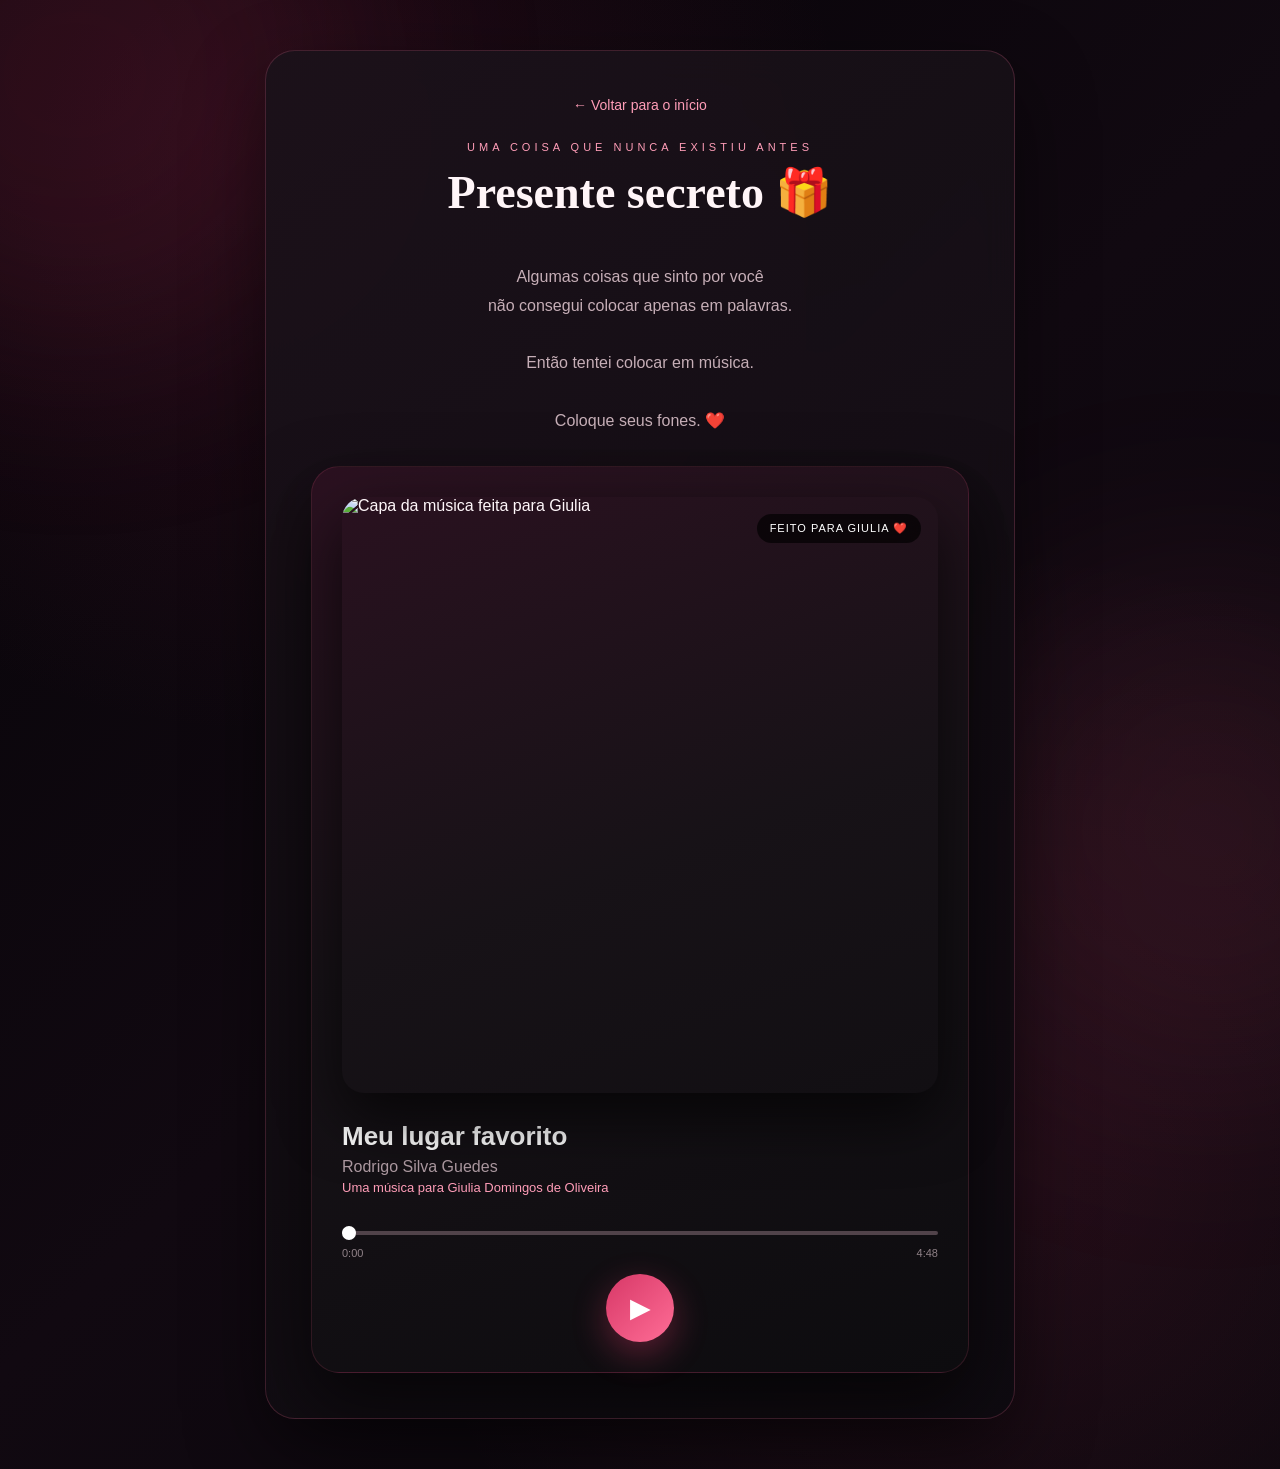
==== presente.html @ 070d5a24 "Add files via upload" ====
<!DOCTYPE html>
<html lang="pt-BR">

<head>

    <meta charset="UTF-8">

    <meta
        name="viewport"
        content="width=device-width, initial-scale=1.0"
    >

    <title>Presente para Giulia ❤️</title>

    <link
        rel="stylesheet"
        href="css/style.css"
    >

</head>

<body>

    <div
        class="coracoes"
        id="coracoes"
    ></div>


    <main class="pagina-container">

        <section class="card">

            <a
                href="index.html"
                class="voltar"
            >
                ← Voltar para o início
            </a>


            <p class="mini-titulo">
                uma coisa que nunca existiu antes
            </p>


            <h1>
                Presente secreto 🎁
            </h1>


            <p class="descricao">
Algumas coisas que sinto por você
não consegui colocar apenas em palavras.

Então tentei colocar em música.

Coloque seus fones. ❤️
            </p>


            <div
                class="player-secreto"
                id="playerSecreto"
            >


                <div class="capa-container">

                    <img
                        src="assets/capa.PNG"
                        class="capa-musica"
                        alt="Capa da música feita para Giulia"
                    >


                    <span class="selo-presente">
                        FEITO PARA GIULIA ❤️
                    </span>

                </div>


                <div class="info-musica">

                    <h2>
                        Meu lugar favorito
                    </h2>

                    <p>
                        Rodrigo Silva Guedes
                    </p>

                    <p class="feito-para">
                        Uma música para
                        Giulia Domingos de Oliveira
                    </p>

                </div>


                <audio
                    id="audioSecreto"
                    preload="metadata"
                >

                    <source
                        src="assets/Giulia.mp3"
                        type="audio/mpeg"
                    >

                </audio>


                <div class="progresso-container">

                    <input
                        id="barraProgresso"
                        type="range"
                        min="0"
                        max="100"
                        value="0"
                    >


                    <div class="tempos">

                        <span id="tempoAtual">
                            0:00
                        </span>

                        <span id="tempoTotal">
                            0:00
                        </span>

                    </div>

                </div>


                <div class="controles-player">

                    <button
                        id="botaoPlay"
                        class="botao-play"
                        aria-label="Tocar música"
                    >
                        ▶
                    </button>

                </div>

            </div>

        </section>

    </main>


    <script src="js/principal.js"></script>
    <script src="js/presente.js"></script>

</body>

</html>
---- css/style.css ----
* {
    margin: 0;
    padding: 0;
    box-sizing: border-box;
}

html {
    scroll-behavior: smooth;
}

:root {
    --fundo: #09070c;
    --fundo2: #120a11;
    --card: rgba(22, 15, 22, 0.88);
    --card-claro: rgba(34, 22, 31, 0.92);

    --rosa: #ff5c8a;
    --rosa-claro: #ff9db8;
    --rosa-escuro: #b82f59;

    --vinho: #6d1937;

    --texto: #fff7fa;
    --texto-secundario: #c6aeb7;

    --borda: rgba(255, 113, 155, 0.20);
}

body {
    min-height: 100vh;

    font-family:
        "Segoe UI",
        Arial,
        sans-serif;

    background:
        radial-gradient(
            circle at 20% 10%,
            rgba(130, 31, 68, 0.22),
            transparent 35%
        ),
        radial-gradient(
            circle at 80% 80%,
            rgba(255, 70, 125, 0.10),
            transparent 40%
        ),
        linear-gradient(
            135deg,
            #060408,
            #110911,
            #09070c
        );

    color: var(--texto);

    overflow-x: hidden;
}


/* ================================= */
/* LUZES DE FUNDO */
/* ================================= */

body::before {
    content: "";

    position: fixed;

    width: 550px;
    height: 550px;

    top: -200px;
    left: -200px;

    border-radius: 50%;

    background:
        rgba(184, 47, 89, 0.13);

    filter: blur(100px);

    pointer-events: none;
}

body::after {
    content: "";

    position: fixed;

    width: 500px;
    height: 500px;

    right: -180px;
    bottom: -180px;

    border-radius: 50%;

    background:
        rgba(255, 92, 138, 0.09);

    filter: blur(110px);

    pointer-events: none;
}


/* ================================= */
/* FUNDO ANIMADO */
/* ================================= */

.coracoes {
    position: fixed;

    inset: 0;

    pointer-events: none;

    overflow: hidden;

    z-index: 0;
}

.particula {
    position: absolute;

    bottom: -60px;

    user-select: none;

    animation:
        flutuar linear forwards;

    filter:
        drop-shadow(
            0 0 8px
            rgba(255, 80, 130, 0.25)
        );
}

@keyframes flutuar {

    0% {
        transform:
            translateY(0)
            translateX(0)
            rotate(0deg);

        opacity: 0;
    }

    10% {
        opacity: 0.7;
    }

    50% {
        transform:
            translateY(-55vh)
            translateX(25px)
            rotate(160deg);

        opacity: 0.6;
    }

    100% {
        transform:
            translateY(-115vh)
            translateX(-25px)
            rotate(360deg);

        opacity: 0;
    }
}


/* ================================= */
/* MENU PRINCIPAL */
/* ================================= */

.menu-container {
    min-height: 100vh;

    display: flex;
    align-items: center;
    justify-content: center;

    padding:
        70px
        20px;

    position: relative;

    z-index: 2;
}

.menu-principal {
    width: 100%;
    max-width: 880px;
}

.mini-titulo {
    text-align: center;

    text-transform: uppercase;

    letter-spacing: 4px;

    font-size: 11px;

    color: var(--rosa-claro);

    margin-bottom: 12px;
}

.titulo-principal {
    text-align: center;

    font-family:
        Georgia,
        serif;

    font-size:
        clamp(
            44px,
            8vw,
            75px
        );

    background:
        linear-gradient(
            135deg,
            #ffffff,
            #ff9db8,
            #ff5c8a
        );

    -webkit-background-clip: text;
    background-clip: text;

    color: transparent;

    margin-bottom: 17px;

    text-shadow:
        0 0 40px
        rgba(255, 92, 138, 0.12);
}

.subtitulo {
    max-width: 620px;

    margin:
        0 auto
        55px;

    text-align: center;

    line-height: 1.9;

    color: var(--texto-secundario);

    font-size: 16px;
}


/* ================================= */
/* CARDS MENU */
/* ================================= */

.menu-grid {
    display: grid;

    gap: 16px;
}

.menu-card {
    display: grid;

    grid-template-columns:
        65px
        1fr
        40px;

    align-items: center;

    gap: 20px;

    padding:
        25px
        28px;

    text-decoration: none;

    color: white;

    background:
        linear-gradient(
            135deg,
            rgba(32, 21, 30, 0.92),
            rgba(18, 13, 19, 0.92)
        );

    border:
        1px solid
        var(--borda);

    border-radius: 24px;

    box-shadow:
        0 15px 40px
        rgba(0, 0, 0, 0.35);

    backdrop-filter: blur(16px);

    transition:
        0.3s ease;
}

.menu-card:hover {
    transform:
        translateY(-5px)
        scale(1.01);

    border-color:
        rgba(255, 92, 138, 0.55);

    box-shadow:
        0 20px 50px
        rgba(0, 0, 0, 0.5),
        0 0 35px
        rgba(255, 92, 138, 0.08);
}

.menu-icone {
    width: 60px;
    height: 60px;

    display: flex;

    align-items: center;
    justify-content: center;

    border-radius: 18px;

    background:
        linear-gradient(
            135deg,
            #381624,
            #1c1118
        );

    border:
        1px solid
        rgba(255, 92, 138, 0.23);

    font-size: 27px;
}

.numero {
    color: var(--rosa-claro);

    font-size: 10px;

    letter-spacing: 3px;
}

.menu-card h2 {
    font-family:
        Georgia,
        serif;

    margin:
        4px
        0
        6px;

    color: #fff5f8;

    font-size: 23px;
}

.menu-card p {
    color: var(--texto-secundario);

    font-size: 14px;

    line-height: 1.55;
}

.seta {
    color: var(--rosa);

    font-size: 25px;

    transition:
        transform 0.25s;
}

.menu-card:hover .seta {
    transform:
        translateX(7px);
}

.menu-card.especial {
    background:
        linear-gradient(
            135deg,
            rgba(88, 24, 49, 0.6),
            rgba(19, 13, 19, 0.94)
        );
}

.menu-card.segredo {
    background:
        linear-gradient(
            135deg,
            rgba(13, 12, 16, 0.98),
            rgba(45, 15, 29, 0.88)
        );
}

.assinatura {
    text-align: center;

    font-family:
        Georgia,
        serif;

    font-style: italic;

    color: #a98390;

    margin-top: 40px;
}


/* ================================= */
/* PÁGINAS */
/* ================================= */

.pagina-container {
    min-height: 100vh;

    display: flex;

    align-items: center;
    justify-content: center;

    padding:
        50px
        20px;

    position: relative;

    z-index: 2;
}

.card {
    width: 100%;

    max-width: 750px;

    padding: 45px;

    border-radius: 30px;

    text-align: center;

    background:
        linear-gradient(
            145deg,
            rgba(27, 18, 26, 0.94),
            rgba(14, 11, 16, 0.94)
        );

    border:
        1px solid
        var(--borda);

    box-shadow:
        0 30px 80px
        rgba(0, 0, 0, 0.48);

    backdrop-filter: blur(16px);
}

.card h1 {
    font-family:
        Georgia,
        serif;

    font-size:
        clamp(
            32px,
            6vw,
            46px
        );

    color: #fff5f8;

    margin-bottom: 15px;
}

.descricao {
    white-space: pre-line;

    line-height: 1.8;

    color: var(--texto-secundario);

    margin-bottom: 30px;
}

.voltar {
    display: inline-flex;

    margin-bottom: 28px;

    text-decoration: none;

    color: var(--rosa-claro);

    font-size: 14px;
}

.voltar:hover {
    color: white;
}


/* ================================= */
/* POEMAS */
/* ================================= */

.categorias {
    display: flex;

    flex-wrap: wrap;

    justify-content: center;

    gap: 9px;

    margin-bottom: 27px;
}

.categoria {
    border:
        1px solid
        rgba(255, 92, 138, 0.17);

    background: #21151d;

    color: #ddb7c3;

    padding:
        10px
        15px;

    border-radius: 30px;

    cursor: pointer;

    transition: 0.25s;
}

.categoria:hover {
    transform:
        translateY(-2px);

    color: white;

    border-color:
        rgba(255, 92, 138, 0.5);
}

.categoria.ativo {
    color: white;

    background:
        linear-gradient(
            135deg,
            #b82f59,
            #ff5c8a
        );

    border-color: transparent;
}

.poema-box,
.frase-box {
    min-height: 310px;

    display: flex;

    justify-content: center;
    align-items: center;

    padding:
        36px;

    margin-bottom: 26px;

    border-radius: 25px;

    border:
        1px solid
        rgba(255, 92, 138, 0.15);

    background:
        radial-gradient(
            circle at top,
            rgba(109, 25, 55, 0.25),
            transparent 65%
        ),
        #100c11;

    box-shadow:
        inset 0 0 40px
        rgba(0, 0, 0, 0.3);
}

#poema {
    white-space: pre-line;

    font-family:
        Georgia,
        serif;

    font-size: 20px;

    line-height: 1.9;

    color: #f9e9ee;

    transition:
        opacity 0.25s;
}

#frase {
    font-family:
        Georgia,
        serif;

    font-size: 24px;

    line-height: 1.7;

    font-style: italic;

    color: #fcebf0;

    transition:
        opacity 0.25s;
}

.frase-box {
    min-height: 260px;
}


/* ================================= */
/* BOTÕES */
/* ================================= */

.botao-principal {
    display: inline-block;

    border: none;

    text-decoration: none;

    padding:
        16px
        31px;

    border-radius: 50px;

    cursor: pointer;

    color: white;

    font-weight: 700;

    font-size: 15px;

    background:
        linear-gradient(
            135deg,
            #ad2a53,
            #ff5c8a
        );

    box-shadow:
        0 10px 30px
        rgba(255, 65, 120, 0.22);

    transition:
        0.25s;
}

.botao-principal:hover {
    transform:
        translateY(-3px)
        scale(1.03);

    box-shadow:
        0 13px 35px
        rgba(255, 65, 120, 0.34);
}

.botao-principal:active {
    transform:
        scale(0.97);
}

.contador {
    color: #9d818a;

    margin-top: 20px;

    font-size: 13px;
}

.sumir {
    opacity: 0;
}


/* ================================= */
/* PLAYLIST */
/* ================================= */

.spotify-card {
    padding: 20px;

    margin-top: 25px;

    border-radius: 25px;

    text-align: left;

    background:
        linear-gradient(
            145deg,
            #1c1c1c,
            #0f0f0f
        );

    border:
        1px solid
        rgba(255, 255, 255, 0.06);

    box-shadow:
        0 25px 60px
        rgba(0, 0, 0, 0.5);
}

.spotify-card h2 {
    color: white;

    margin-bottom: 8px;
}

.spotify-card p {
    color: #adadad;

    margin-bottom: 20px;
}

.spotify-card iframe {
    display: block;

    border-radius: 15px;
}


/* ================================= */
/* PLAYER DA SUA MÚSICA */
/* ================================= */

.player-secreto {
    padding: 30px;

    border-radius: 28px;

    text-align: left;

    background:
        linear-gradient(
            160deg,
            #2b1120,
            #171217 45%,
            #0d0c0f
        );

    box-shadow:
        0 30px 70px
        rgba(0, 0, 0, 0.6);

    border:
        1px solid
        rgba(255, 92, 138, 0.14);
}

.capa-container {
    position: relative;

    margin-bottom: 28px;
}

.capa-musica {
    display: block;

    width: 100%;

    aspect-ratio: 1 / 1;

    object-fit: cover;

    border-radius: 22px;

    box-shadow:
        0 25px 60px
        rgba(0, 0, 0, 0.65);

    transition:
        transform 0.5s ease;
}

.player-secreto.tocando .capa-musica {
    transform:
        scale(1.015);
}

.selo-presente {
    position: absolute;

    top: 17px;
    right: 17px;

    padding:
        8px
        13px;

    border-radius: 50px;

    background:
        rgba(0, 0, 0, 0.66);

    backdrop-filter: blur(10px);

    color: white;

    font-size: 11px;

    letter-spacing: 1px;
}

.info-musica h2 {
    color: white;

    font-size: 26px;

    margin-bottom: 6px;
}

.info-musica p {
    color: #af9ba3;

    margin-bottom: 4px;
}

.feito-para {
    color: var(--rosa-claro) !important;

    font-size: 13px;
}


/* BARRA */

.progresso-container {
    margin-top: 26px;
}

#barraProgresso {
    width: 100%;

    appearance: none;

    height: 4px;

    border-radius: 10px;

    background: #51434a;

    cursor: pointer;
}

#barraProgresso::-webkit-slider-thumb {
    appearance: none;

    width: 14px;
    height: 14px;

    border-radius: 50%;

    background: white;
}

.tempos {
    display: flex;

    justify-content: space-between;

    margin-top: 8px;

    color: #8f8187;

    font-size: 11px;
}


/* PLAY */

.controles-player {
    display: flex;

    justify-content: center;

    align-items: center;

    margin-top: 15px;
}

.botao-play {
    width: 68px;
    height: 68px;

    display: flex;

    align-items: center;
    justify-content: center;

    border: none;

    border-radius: 50%;

    color: white;

    background:
        linear-gradient(
            135deg,
            #d73867,
            #ff6d96
        );

    font-size: 27px;

    cursor: pointer;

    box-shadow:
        0 12px 35px
        rgba(255, 65, 120, 0.32);

    transition: 0.25s;
}

.botao-play:hover {
    transform:
        scale(1.08);
}


/* ================================= */
/* VÍDEO */
/* ================================= */

.video-container {
    margin-top: 25px;

    padding: 13px;

    background: #080708;

    border-radius: 25px;

    border:
        1px solid
        rgba(255, 92, 138, 0.13);

    box-shadow:
        0 20px 55px
        rgba(0, 0, 0, 0.5);
}

.video-container video {
    display: block;

    width: 100%;

    max-height: 70vh;

    border-radius: 18px;
}


/* ================================= */
/* CELULAR */
/* ================================= */

@media (max-width: 600px) {

    .menu-container {
        padding:
            45px
            14px;
    }

    .menu-card {
        grid-template-columns:
            50px
            1fr
            20px;

        gap: 13px;

        padding:
            19px
            15px;
    }

    .menu-icone {
        width: 48px;
        height: 48px;

        border-radius: 15px;

        font-size: 22px;
    }

    .menu-card h2 {
        font-size: 18px;
    }

    .menu-card p {
        font-size: 12px;
    }

    .card {
        padding:
            32px
            18px;
    }

    .poema-box,
    .frase-box {
        padding:
            25px
            18px;

        min-height: 320px;
    }

    #poema {
        font-size: 17px;
    }

    #frase {
        font-size: 20px;
    }

    .player-secreto {
        padding: 18px;
    }

}
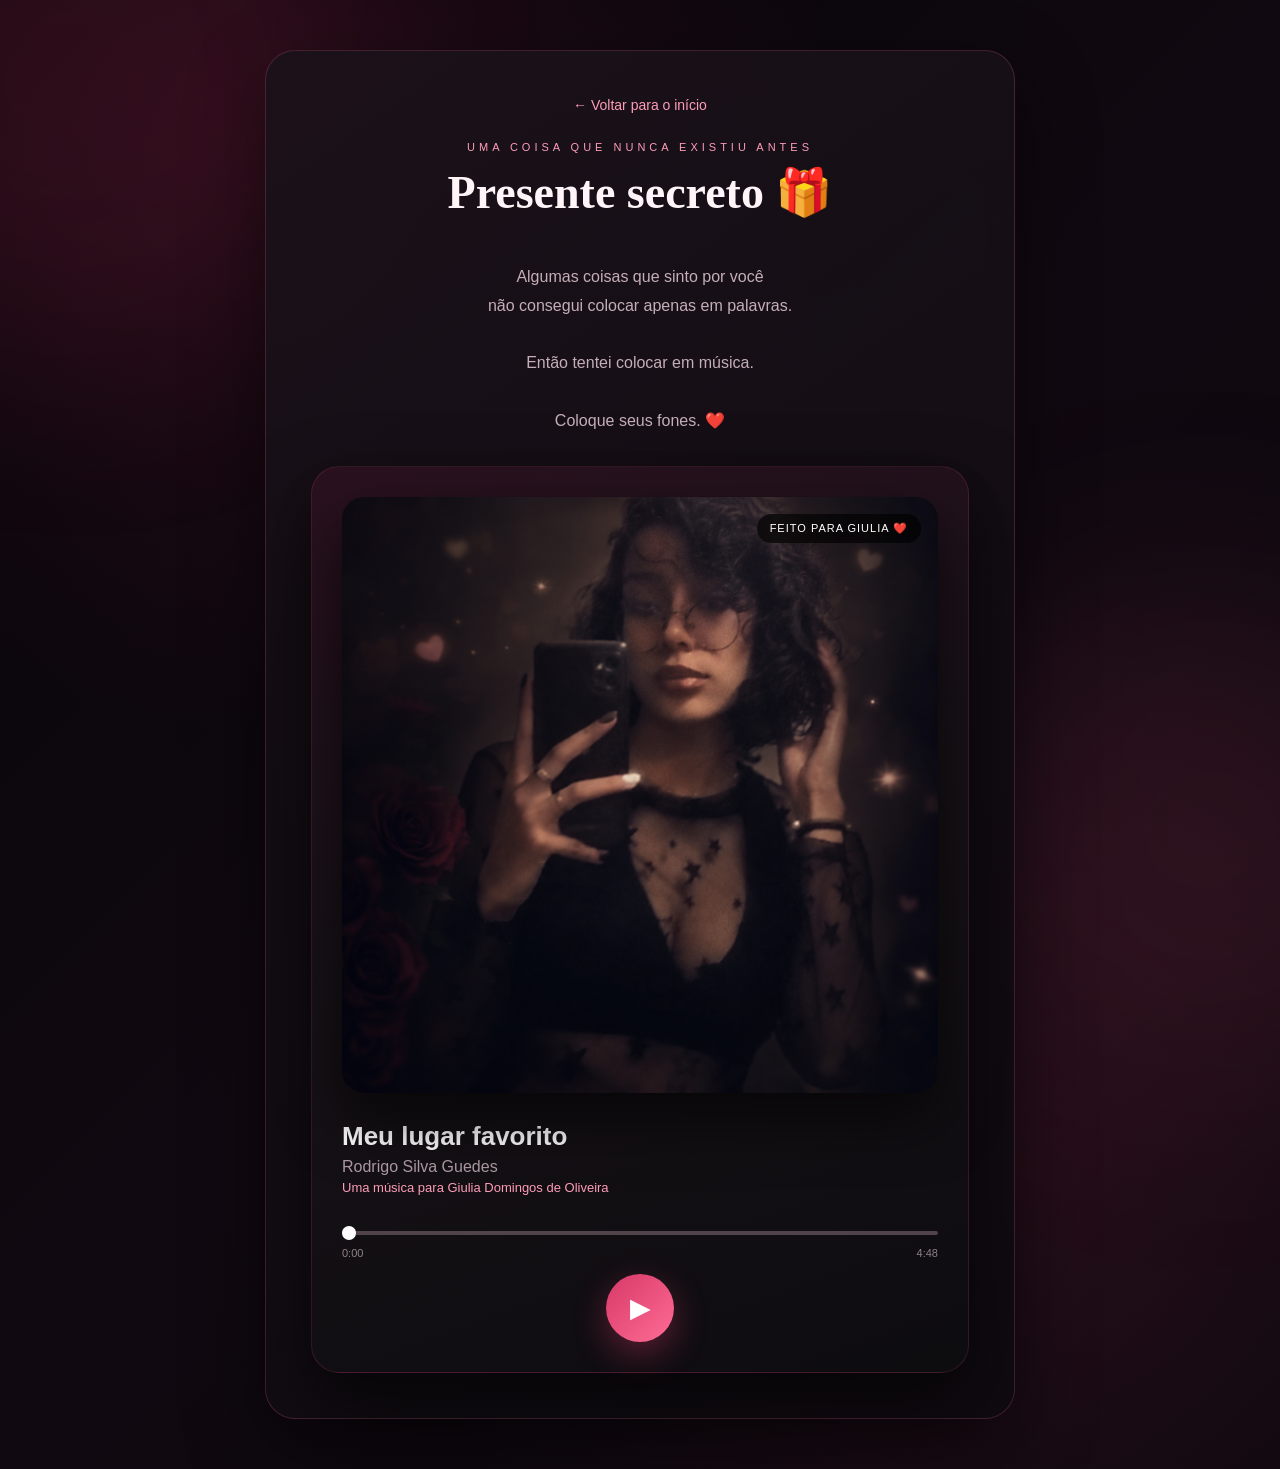
==== commit d9988778: "Bai" ====
--- a/presente.html
+++ b/presente.html
@@ -68,7 +68,7 @@
                 <div class="capa-container">
 
                     <img
-                        src="assets/capa.PNG"
+                        src="assets/capa.png"
                         class="capa-musica"
                         alt="Capa da música feita para Giulia"
                     >
